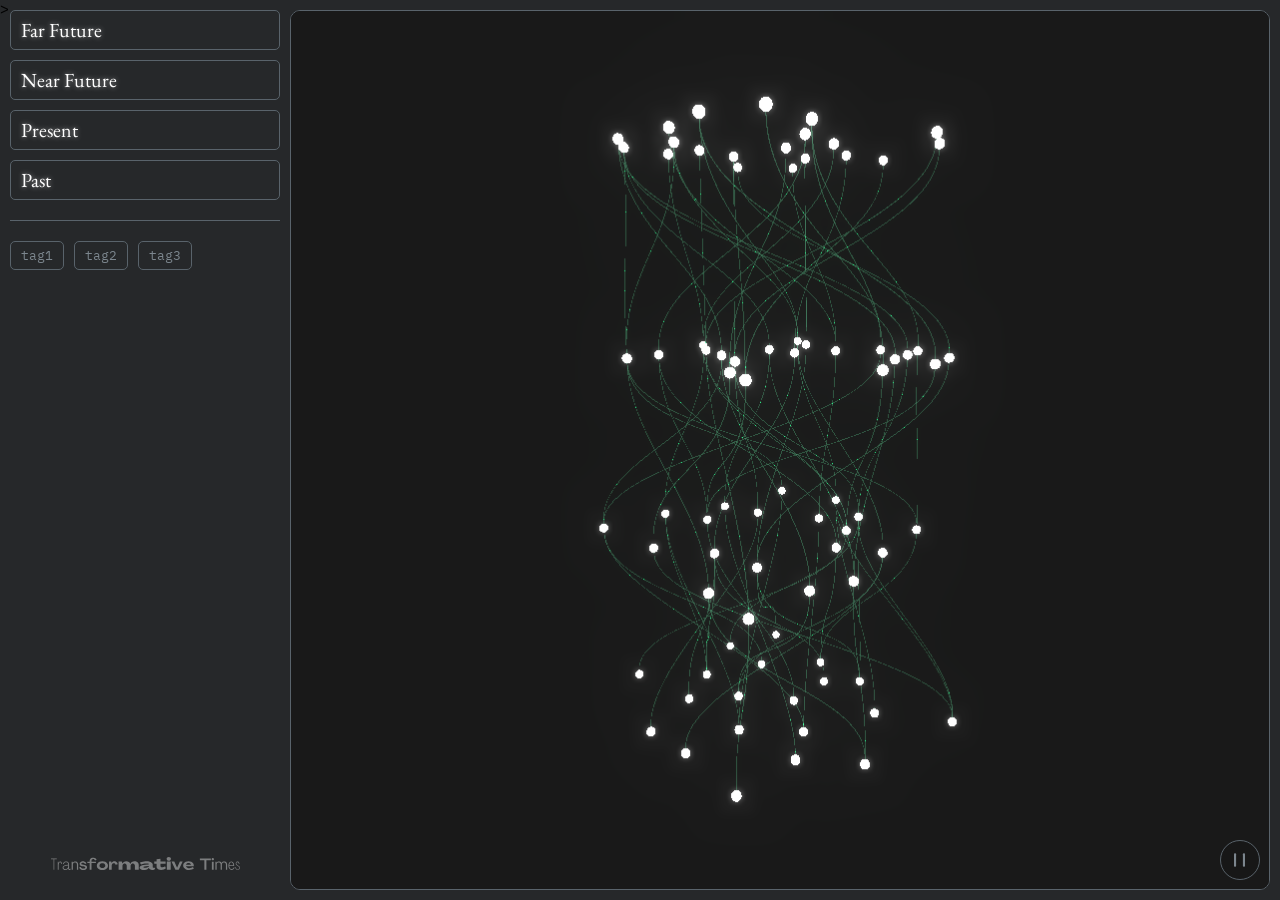
==== docs/index.html @ 0843e4f4 "add docs with example" ====
<!DOCTYPE html>
<html lang="en">
  <head>
    <meta charset="UTF-8" />
    <meta name="viewport" content="width=device-width, initial-scale=1.0" />
    <meta name="theme-color" content="#26282A" />
    <meta name="author" content="Transformative Times" />
    <meta name="description" content="An open-source interactive 3D data visualization tool for exploring complex systems.">
    <meta name="robots" content="index, follow">
    <meta name="google" value="notranslate" />>

    <title>Multi-Layer Systems Visualization</title>

    <link rel="icon" type="image/png" href="./favicon/favicon-96x96.png" sizes="96x96" />
    <link rel="icon" type="image/svg+xml" href="./favicon/favicon.svg" />
    <link rel="shortcut icon" href="./favicon/favicon.ico" />
    <link rel="apple-touch-icon" sizes="180x180" href="./favicon/apple-touch-icon.png" />
    <link rel="manifest" href="./favicon/site.webmanifest" />

    <link rel="preconnect" href="https://fonts.googleapis.com" />
    <link rel="preconnect" href="https://fonts.gstatic.com" crossorigin />
    <link href="https://fonts.googleapis.com/css2?family=EB+Garamond:ital,wght@0,400..800;1,400..800&family=IBM+Plex+Mono:ital,wght@0,100;0,200;0,300;0,400;0,500;0,600;0,700;1,100;1,200;1,300;1,400;1,500;1,600;1,700&family=Work+Sans:ital,wght@0,100..900;1,100..900&display=swap" rel="stylesheet" />

    <script type="module" crossorigin src="./assets/index-0qku9pls.js"></script>
    <link rel="stylesheet" crossorigin href="./assets/index-b3tE7gOL.css">
  </head>
  <body>
    <div id="canvas-container"></div>
  </body>
</html>
---- docs/assets/index-b3tE7gOL.css ----
*{margin:0;padding:0;box-sizing:border-box;outline:none;list-style:none;font-family:Work Sans,sans-serif;font-weight:400;-webkit-tap-highlight-color:transparent;overscroll-behavior:none}::-moz-selection{color:#171717;background:#76e3ab}::selection{color:#171717;background:#76e3ab}::-webkit-scrollbar{display:none}html,body{overflow-x:hidden}body{font-family:Work Sans,sans-serif;font-size:15px;background-color:#26282a}strong{font-weight:600}#canvas-container{position:fixed;width:calc(100vw - 300px);height:calc(var(--vh, 1vh) * 100 - 20px);top:10px;right:10px;transition:transform .3s ease-in-out;background-color:#171717;border-radius:10px}#canvas-container canvas{border-radius:10px;border:solid 1px #59636B}@media (max-width: 800px){#canvas-container{width:calc(100vw - 20px);left:10px;right:auto;transition:transform .3s ease-in-out}#canvas-container.nav-open{transform:translate(calc(70% + 10px))}}.nav-container{position:fixed;display:flex;flex-direction:column;height:calc(var(--vh, 1vh) * 100);top:0;z-index:40;color:#fff;padding:10px;width:290px;transition:all .3s ease-in-out}@media (max-width: 800px){.nav-container{width:70%;left:0;transform:translate(-100%)}.nav-container.nav-open{transform:translate(0)}}.nav-container .layers-wrap{display:flex;flex-direction:column;gap:10px;width:auto;padding-bottom:20px;margin-bottom:20px;border-bottom:solid 1px #59636B}.nav-container .layers-wrap.has-active-item .layer-container ul li{color:#7c868e!important}.nav-container .layers-wrap.has-active-item .layer-container ul li.active{color:#76e3ab!important}.nav-container .layers-wrap .layer-container{width:100%;border:solid 1px #59636B;border-radius:5px;height:40px;overflow:hidden;transition:all .25s ease-in-out;position:relative;padding:0 10px}@media (min-width: 800px){.nav-container .layers-wrap .layer-container:hover,.nav-container .layers-wrap .layer-container:hover h2{background-color:#353a3d}}.nav-container .layers-wrap .layer-container.active{background-color:#353a3d;height:calc(var(--vh, 1vh) * 50);overflow:scroll}@media (max-width: 800px){.nav-container .layers-wrap .layer-container.active{height:calc(var(--vh, 1vh) * 42)}}.nav-container .layers-wrap .layer-container.active h2{background-color:#353a3d}.nav-container .layers-wrap .layer-container h2{font-family:EB Garamond,serif;text-shadow:0px 0px 5px rgba(255,255,255,.5);font-size:20px;padding-bottom:10px;padding-top:6px;cursor:pointer;border-bottom:solid 1px #59636B;-webkit-user-select:none;-moz-user-select:none;user-select:none;position:sticky;top:0;left:0;width:100%;background-color:#26282a;z-index:20;transition:all .25s ease-in-out}.nav-container .layers-wrap .layer-container ul{height:-moz-fit-content;height:fit-content;padding-bottom:20px;position:relative;padding-top:10px}.nav-container .layers-wrap .layer-container ul li{margin-bottom:5px;cursor:pointer;width:-moz-fit-content;width:fit-content;font-family:IBM Plex Mono,monospace;font-size:13px;transition:all .15s ease-out;position:relative;color:#c4cace;-webkit-user-select:none;-moz-user-select:none;user-select:none}.nav-container .layers-wrap .layer-container ul li:hover{opacity:1;color:#76e3ab!important}.nav-container .layers-wrap .layer-container ul li.active{text-shadow:0px 0px 3px rgba(118,227,171,.5);color:#76e3ab}.nav-container .layers-wrap .layer-container ul li.connected{color:#c4cace!important}.nav-container .layers-wrap .layer-container ul li.connected:hover{color:#76e3ab!important}.nav-container ul.tags-container{display:flex;flex-direction:row;flex-wrap:wrap;gap:10px;width:100%}.nav-container ul.tags-container li{width:-moz-fit-content;width:fit-content;padding:5px 10px;font-family:IBM Plex Mono,monospace;border:solid 1px #59636B;border-radius:5px;cursor:pointer;transition:all .2s ease;-webkit-user-select:none;-moz-user-select:none;user-select:none;font-size:13px;transition:all .15s ease-in-out;color:#7c868e}@media (min-width: 800px){.nav-container ul.tags-container li:hover{color:#c4cace;border-color:#7c868e;background-color:#ffffff0d}}.nav-container ul.tags-container li.active{color:#f5f7f9;border-color:#9ff2c8;background-color:#76e3ab1a}.nav-container img.tt-logo{display:block;width:70%;opacity:.4;margin:auto auto 20px;pointer-events:none;-webkit-user-select:none;-moz-user-select:none;user-select:none}@media (max-width: 800px){.nav-container img.tt-logo{max-width:150px;width:60%}}.nav-btn{display:none}@media (max-width: 800px){.nav-btn{display:block;position:absolute;bottom:10px;left:10px;width:40px;height:40px;border-radius:20px;border:solid 1px #59636B;z-index:40;cursor:pointer;background-color:#171717;background-position:center;background-size:50%;background-repeat:no-repeat;transition:filter .15s ease-in;background-image:url(../images/right-arrow.svg)}.nav-btn:active{border-color:#7c868e;background-color:#ffffff0d;filter:brightness(1.5)}.nav-btn.closed{background-image:url(../images/right-arrow.svg)}.nav-btn.opened{background-image:url(../images/left-arrow.svg)}}.play-btn{position:absolute;bottom:10px;right:10px;width:40px;height:40px;border-radius:20px;border:solid 1px #59636B;cursor:pointer;background-color:#171717;background-position:center;background-size:30%;background-repeat:no-repeat;transition:filter .15s ease-in}@media (min-width: 800px){.play-btn:hover{color:#c4cace;border-color:#7c868e;background-color:#ffffff0d}}.play-btn:active{border-color:#7c868e;background-color:#ffffff0d;filter:brightness(1.5)}.play-btn.playing{background-image:url(../images/paused.svg)}.play-btn.paused{background-image:url(../images/play.svg)}.sphere-tooltip{color:#fff;z-index:50;text-shadow:0px 0px 3px rgba(23,23,23,.9);font-size:10px;font-family:IBM Plex Mono,monospace}@media (max-width: 800px){.sphere-tooltip{display:none!important}}.node-popup{position:absolute;top:40px;right:40px;width:70%;max-width:300px;border:solid 1px #7C868E;border-radius:10px;padding:10px 10px 0;background-color:#353a3dd9;color:#fff;z-index:30}.node-popup .node-popup-content{padding-top:20px;max-height:calc(var(--vh, 1vh) * 70);overflow:scroll;padding-bottom:20px}@media (max-width: 800px){.node-popup{top:20px;right:20px}}.node-popup h1{font-family:EB Garamond,serif;font-weight:400;margin-top:0;text-shadow:0px 0px 5px rgba(255,255,255,.5);font-size:25px;padding-right:50px;line-height:110%;padding-bottom:10px;margin-bottom:0;border-bottom:solid 1px #7C868E}.node-popup p{margin-bottom:20px;color:#c4cace}.node-popup ul{display:flex;gap:10px;margin-bottom:10px}.node-popup ul li{padding:5px 10px;border:solid 1px #7C868E;border-radius:5px;font-size:13px;font-family:IBM Plex Mono,monospace;pointer-events:none}.node-popup .close-btn{position:absolute;top:10px;right:10px;cursor:pointer;width:20px;height:20px}.node-popup .close-btn:before,.node-popup .close-btn:after{position:absolute;left:8px;content:" ";height:24px;width:1px;background-color:#7c868e;transition:all .1s ease-in}.node-popup .close-btn:before{transform:rotate(45deg)}.node-popup .close-btn:after{transform:rotate(-45deg)}.node-popup .close-btn:hover:before,.node-popup .close-btn:hover:after{background-color:#fff}
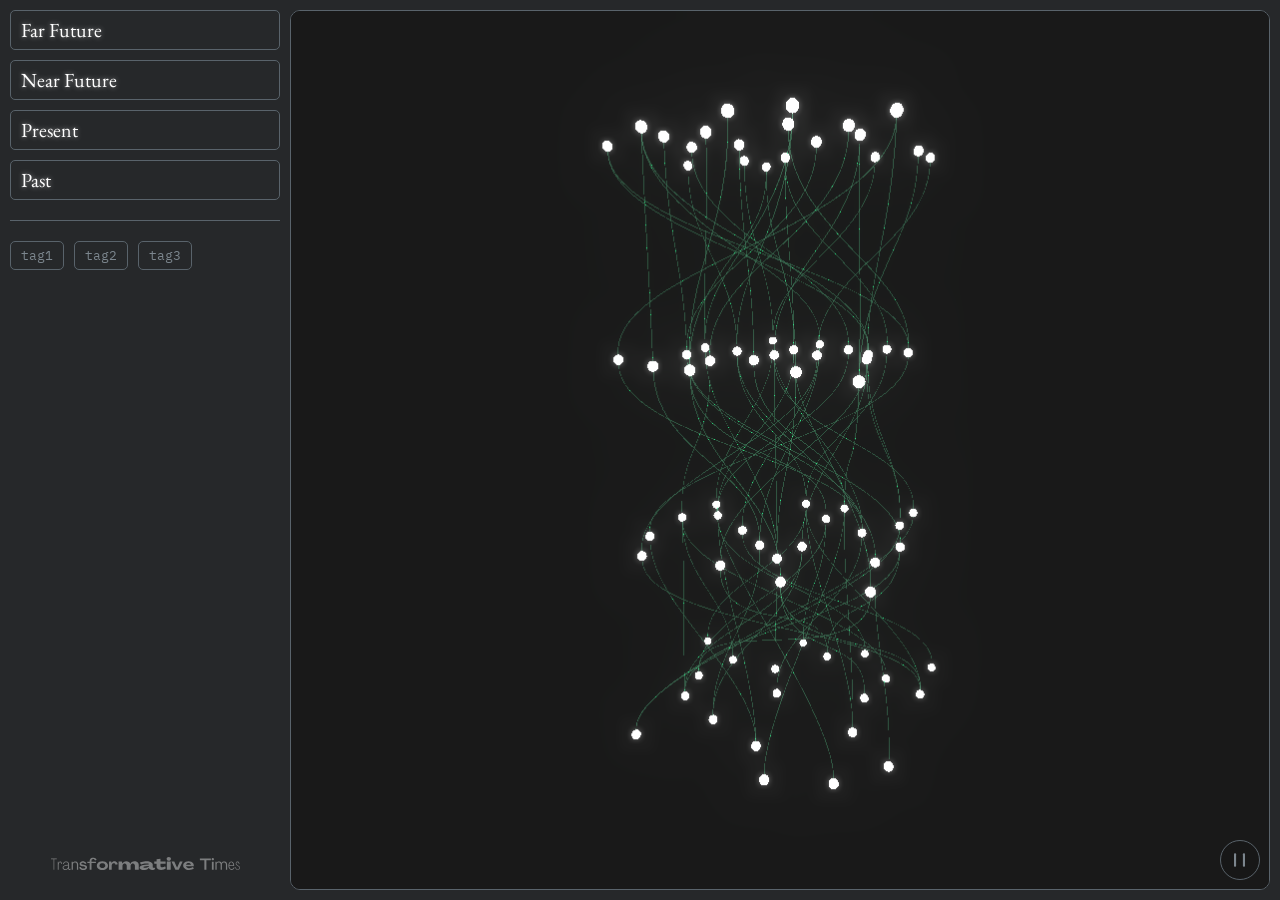
==== commit eb55a0f5: "Update index.html" ====
--- a/docs/index.html
+++ b/docs/index.html
@@ -7,7 +7,7 @@
     <meta name="author" content="Transformative Times" />
     <meta name="description" content="An open-source interactive 3D data visualization tool for exploring complex systems.">
     <meta name="robots" content="index, follow">
-    <meta name="google" value="notranslate" />>
+    <meta name="google" value="notranslate" />
 
     <title>Multi-Layer Systems Visualization</title>
 
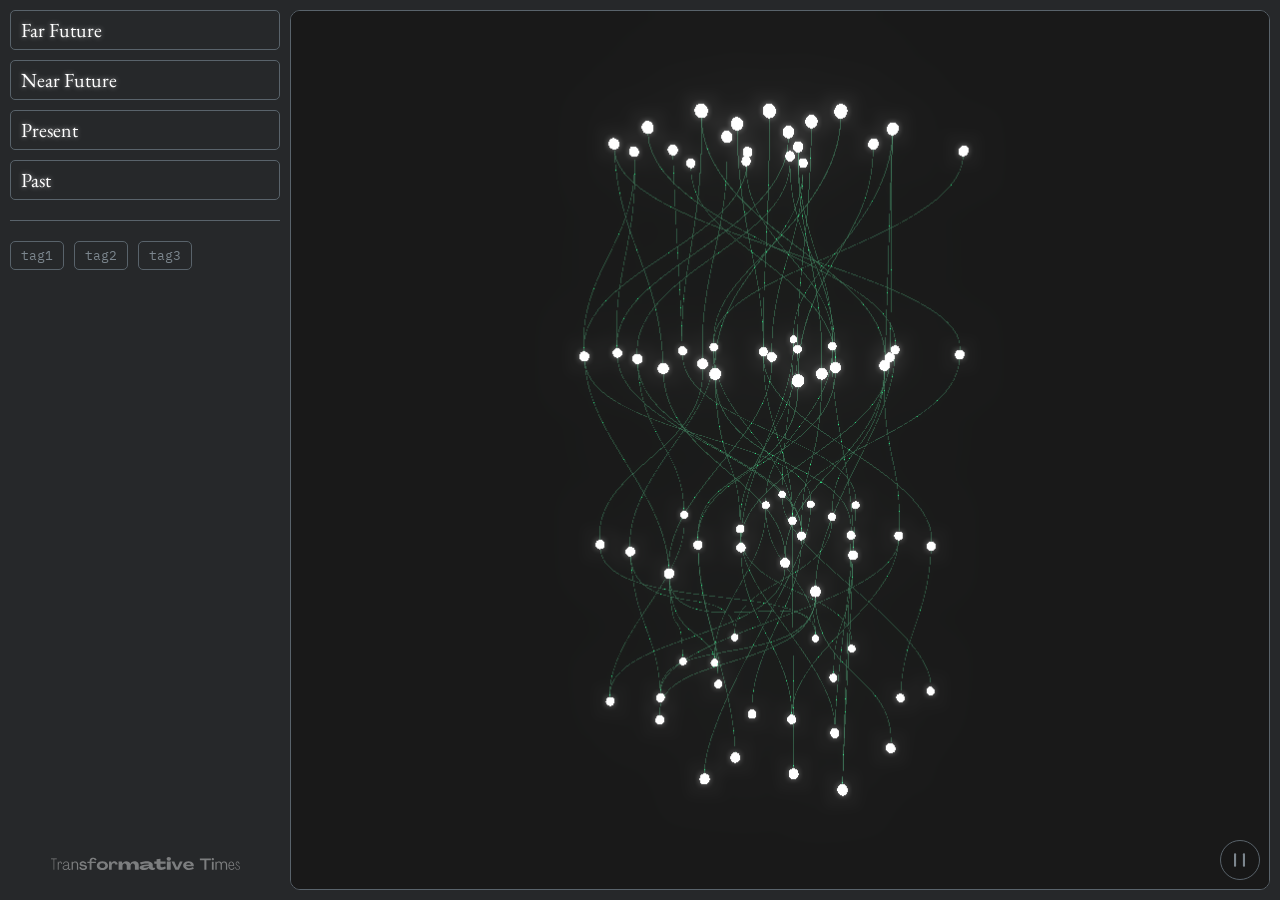
==== commit 104dc30f: "Update index.html" ====
--- a/docs/index.html
+++ b/docs/index.html
@@ -6,7 +6,7 @@
     <meta name="theme-color" content="#26282A" />
     <meta name="author" content="Transformative Times" />
     <meta name="description" content="An open-source interactive 3D data visualization tool for exploring complex systems.">
-    <meta name="robots" content="index, follow">
+    <meta name="robots" content="index, follow" />
     <meta name="google" value="notranslate" />
 
     <title>Multi-Layer Systems Visualization</title>
